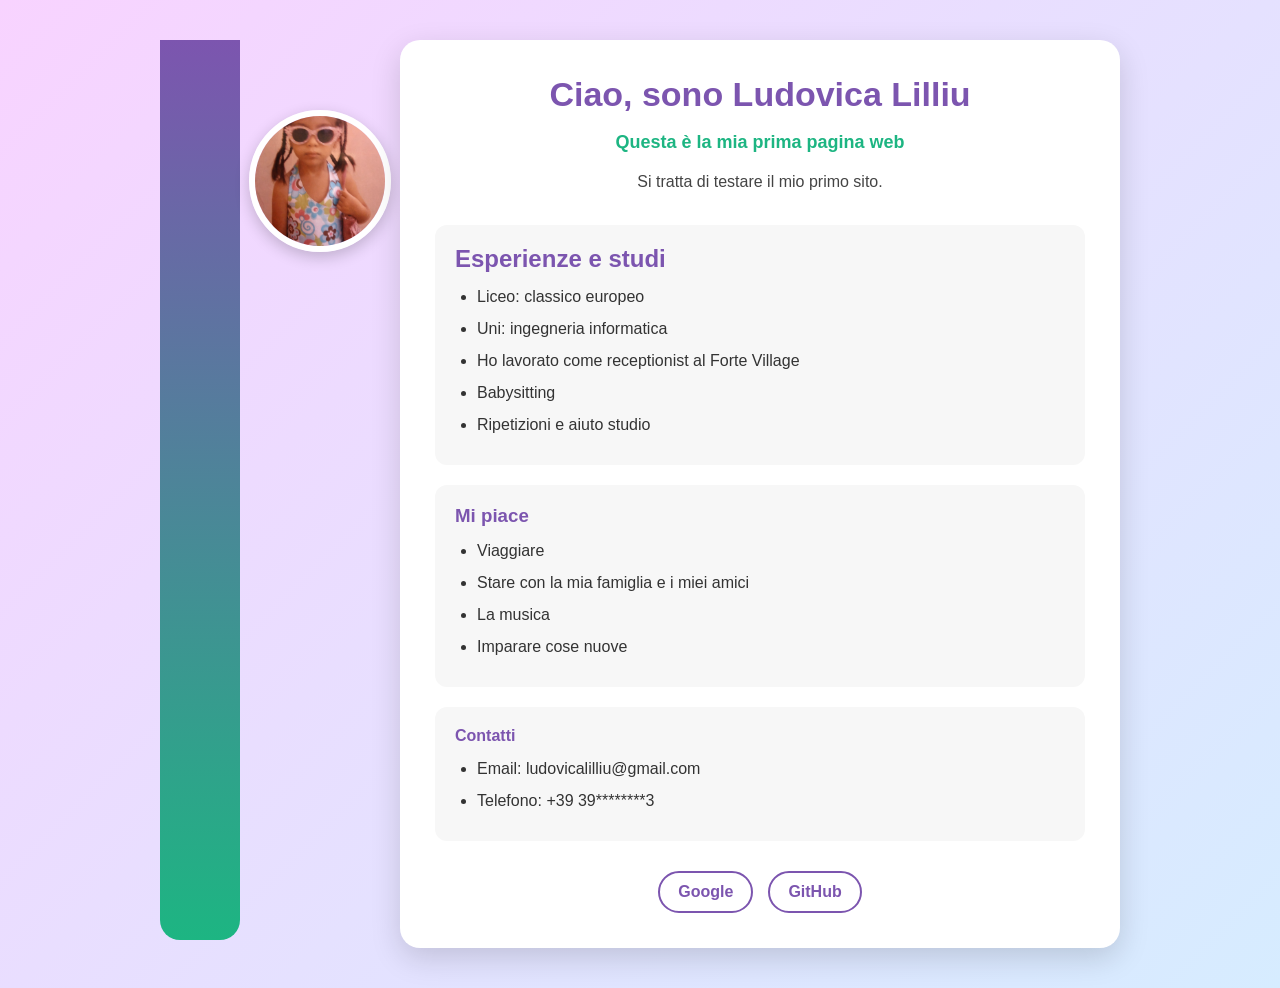
==== index.html @ 51f94a3f "Add files via upload" ====
<!DOCTYPE html>
<html lang="it">

<head>
  <meta charset="UTF-8">
  <meta name="viewport" content="width=device-width, initial-scale=1.0">
  <title>Il mio primo sito</title>
  <link rel="stylesheet" href="style.css">
</head>

<body>
 <div class="layout">

  <div class="barra"></div>
</div>
  <div class="foto-container">
      <img src="IMG_8325.JPG" class="foto">
  </div>
  <div class="card">
    <h1>Ciao, sono Ludovica Lilliu</h1>

    <p class="titolo">Questa è la mia prima pagina web</p>

    <p class="descrizione">
      Si tratta di testare il mio primo sito.
    </p>

    <div class="sezione">
      <h2>Esperienze e studi</h2>
      <ul>
        <li>Liceo: classico europeo</li>
        <li>Uni: ingegneria informatica</li>
        <li>Ho lavorato come receptionist al Forte Village</li>
        <li>Babysitting</li>
        <li>Ripetizioni e aiuto studio</li>
      </ul>
    </div>

    <div class="sezione">
      <h3>Mi piace</h3>
      <ul>
        <li>Viaggiare</li>
        <li>Stare con la mia famiglia e i miei amici</li>
        <li>La musica</li>
        <li>Imparare cose nuove</li>
      </ul>
    </div>

    <div class="sezione">
      <h4>Contatti</h4>
      <ul>
        <li>Email: ludovicalilliu@gmail.com</li>
        <li>Telefono: +39 39********3</li>
      </ul>
    </div>

    <div class="link-utili">
      <a href="https://www.google.com" target="_blank">Google</a>
      <a href="https://github.com" target="_blank">GitHub</a>
    </div>
  </div>
</body>

</html>
---- style.css ----
body {
    margin: 0;
    padding: 40px 20px;
    background: linear-gradient(135deg, #f8d3ff, #d6ecff);
    font-family: Arial, sans-serif;
    display: flex;
    justify-content: center;
}

.layout {
    display: flex;
    align-items: flex-start;
    gap: 30px;
}

/* barra colorata */
.barra {
    width: 80px;
    min-height: 100vh;
    background: linear-gradient(180deg, #7c55af, #1db582);
    border-radius: 0 0 20px 20px;
}

/* contenitore foto */
.foto-container {
    width: 160px;
    display: flex;
    justify-content: center;
    padding-top: 70px;
}

/* foto */
.foto {
    width: 130px;
    height: 130px;
    border-radius: 50%;
    object-fit: cover;
    border: 6px solid white;
    box-shadow: 0 5px 15px rgba(0, 0, 0, 0.2);
}

/* card con il contenuto */
.card {
    background-color: white;
    width: 650px;
    max-width: 90%;
    padding: 35px;
    border-radius: 20px;
    box-shadow: 0 10px 30px rgba(0, 0, 0, 0.15);
}

h1 {
    color: #7c55af;
    text-align: center;
    margin-top: 0;
    margin-bottom: 10px;
    font-size: 34px;
}

.titolo {
    color: #1db582;
    font-weight: bold;
    text-align: center;
    font-size: 18px;
    margin-bottom: 15px;
}

.descrizione {
    color: #444;
    text-align: center;
    line-height: 1.6;
    margin-bottom: 30px;
    font-size: 16px;
}

.sezione {
    background-color: #f7f7f7;
    padding: 20px;
    margin-top: 20px;
    border-radius: 12px;
}

.sezione h2,
.sezione h3,
.sezione h4 {
    margin-top: 0;
    margin-bottom: 12px;
    color: #7c55af;
}

ul {
    margin: 0;
    padding-left: 22px;
}

li {
    margin: 8px 0;
    color: #333;
    line-height: 1.5;
}

.link-utili {
    display: flex;
    justify-content: center;
    gap: 15px;
    margin-top: 30px;
    flex-wrap: wrap;
}

.link-utili a {
    color: #7c55af;
    text-decoration: none;
    font-weight: bold;
    border: 2px solid #7c55af;
    padding: 10px 18px;
    border-radius: 999px;
    transition: 0.3s ease;
}

.link-utili a:hover {
    background-color: #7c55af;
    color: white;
}
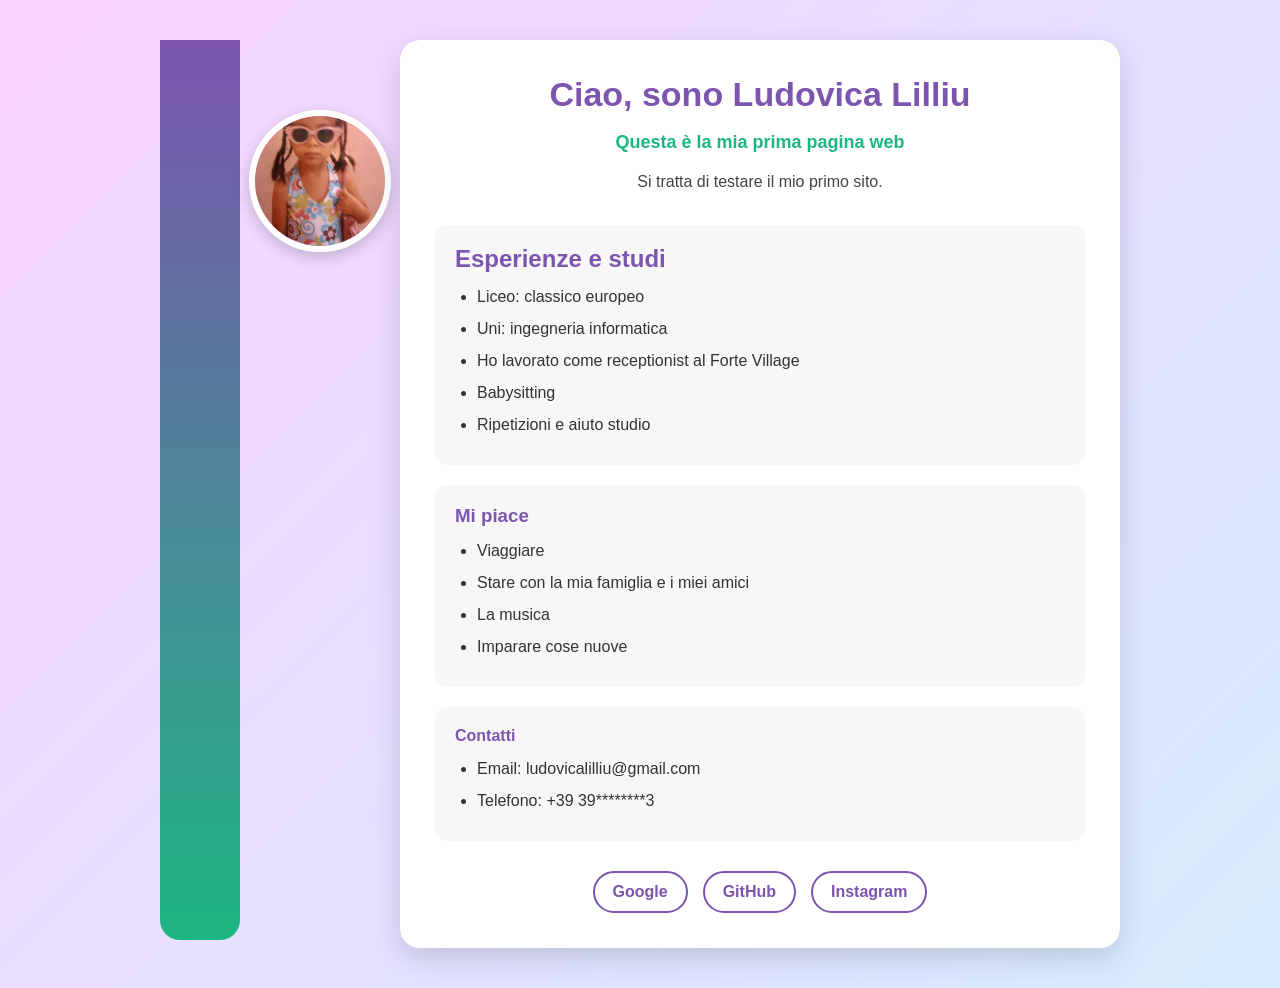
==== commit 6f72818e: "Add Instagram link to the utility links section" ====
--- a/index.html
+++ b/index.html
@@ -57,8 +57,9 @@
     <div class="link-utili">
       <a href="https://www.google.com" target="_blank">Google</a>
       <a href="https://github.com" target="_blank">GitHub</a>
+      <a href="https://www.instagram.com/ludovicaalilliu_?igsh=Y3Nmb2FiZmN3cmEw" target="_blank">Instagram</a>
     </div>
   </div>
 </body>
 
-</html>+</html>
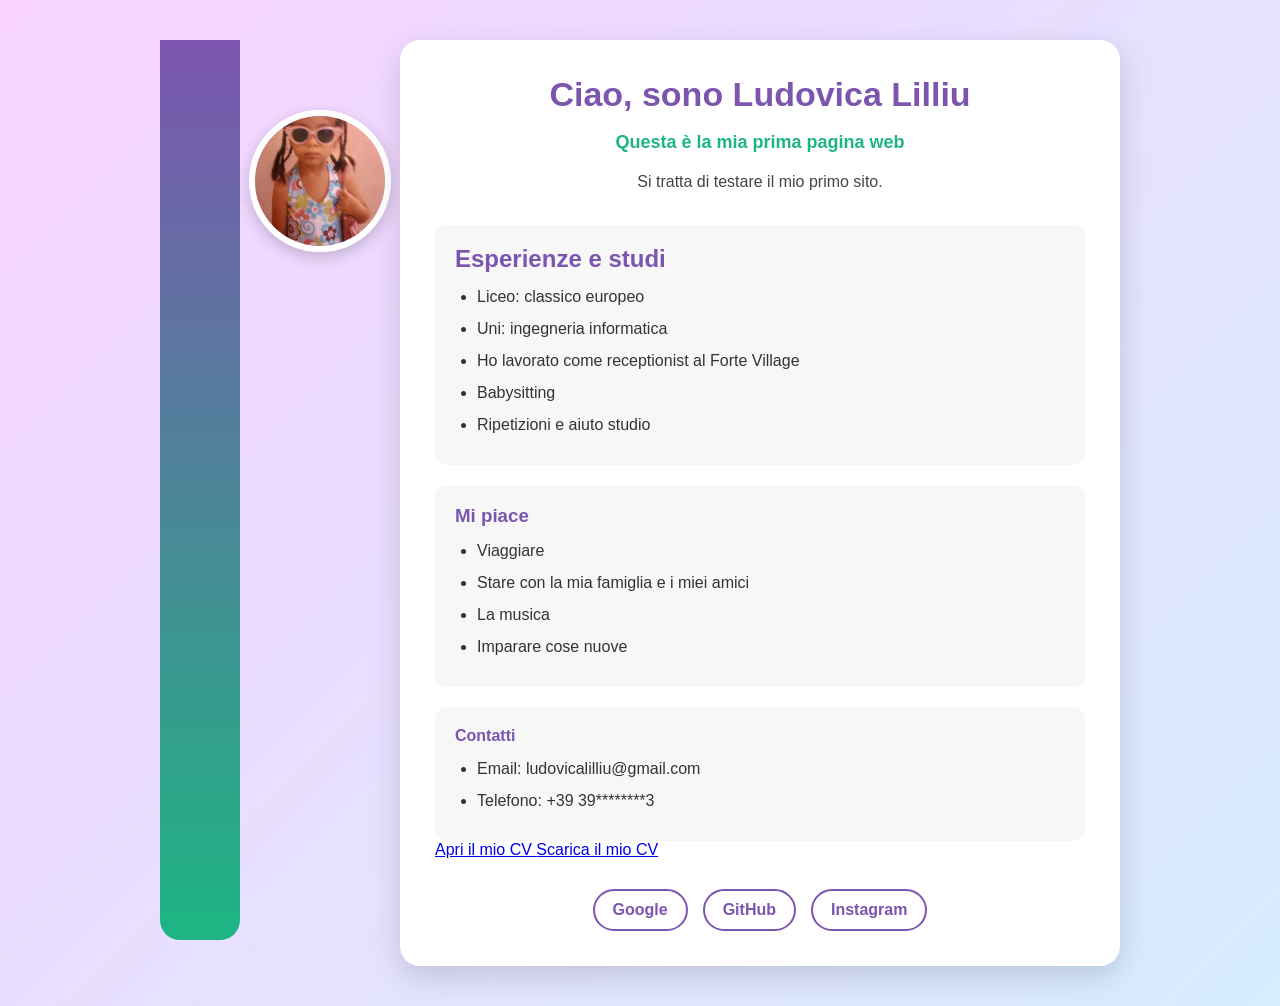
==== commit ba046d6b: "Update CV links and GitHub URL in index.html" ====
--- a/index.html
+++ b/index.html
@@ -54,6 +54,14 @@
       </ul>
     </div>
 
+<a href="cv.pdf" target="_blank" class="bottone">
+  Apri il mio CV
+</a>
+
+<a href="cv.pdf" download class="bottone">
+  Scarica il mio CV
+</a>
+
     <div class="link-utili">
       <a href="https://www.google.com" target="_blank">Google</a>
       <a href="https://github.com" target="_blank">GitHub</a>
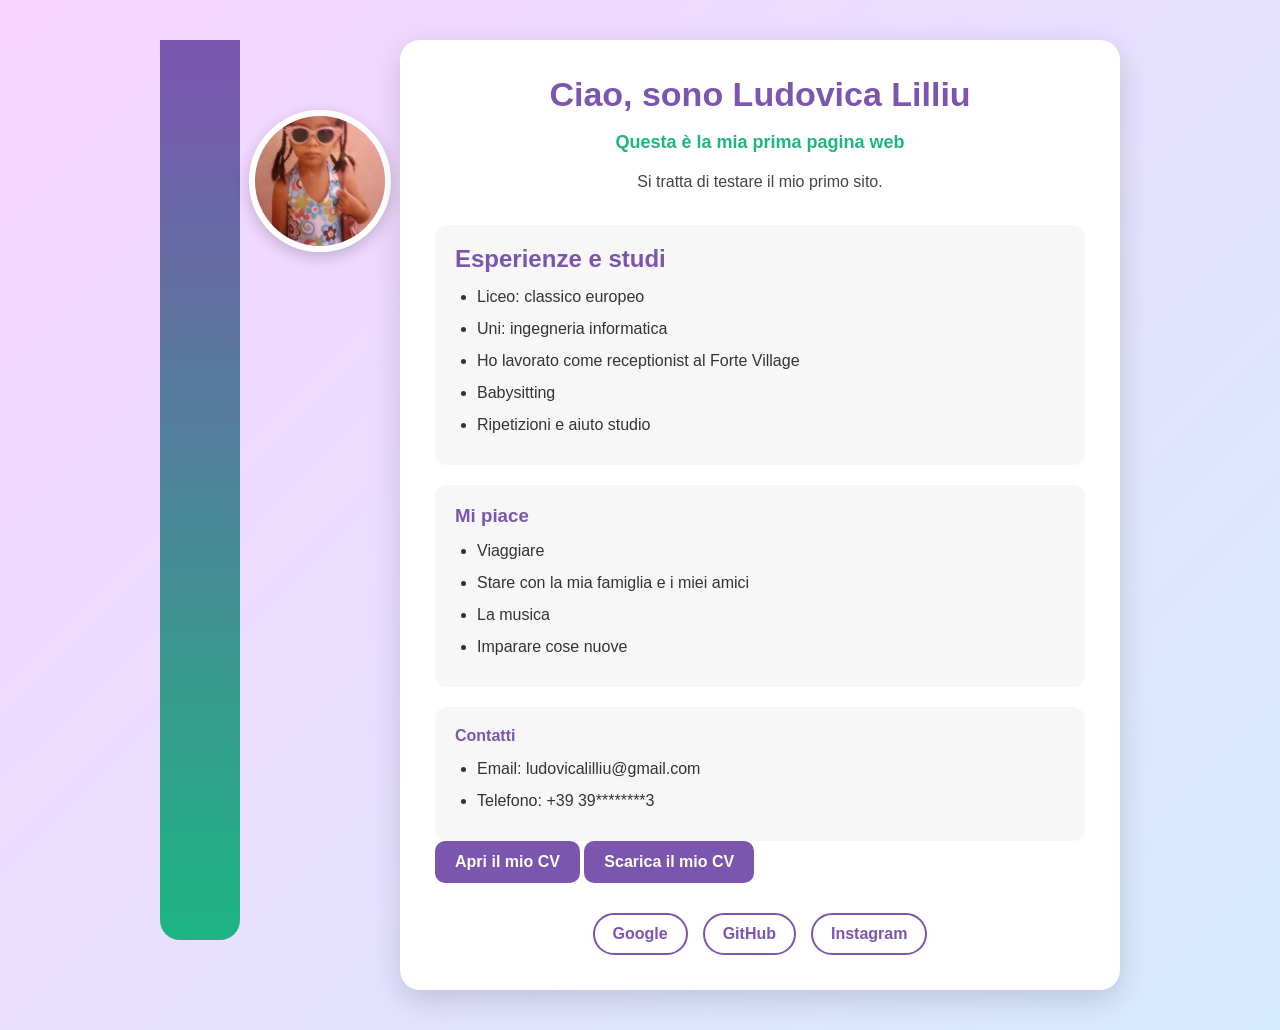
==== commit 2a89d0c5: "Update CV links in index.html" ====
--- a/index.html
+++ b/index.html
@@ -54,11 +54,11 @@
       </ul>
     </div>
 
-<a href="cv.pdf" target="_blank" class="bottone">
+<a href="CV Ludovica Lilliu.pdf" target="_blank" class="bottone">
   Apri il mio CV
 </a>
 
-<a href="cv.pdf" download class="bottone">
+<a href="CV Ludovica Lilliu.pdf" download class="bottone">
   Scarica il mio CV
 </a>
 
--- a/style.css
+++ b/style.css
@@ -99,6 +99,22 @@
     line-height: 1.5;
 }
 
+.bottone {
+    display: inline-block;
+    background-color: #7c55af;
+    color: white;
+    padding: 12px 20px;
+    border-radius: 10px;
+    text-decoration: none;
+    font-weight: bold;
+    transition: 0.3s;
+}
+
+.bottone:hover {
+    background-color: #5a3d8a;
+}
+
+
 .link-utili {
     display: flex;
     justify-content: center;
@@ -120,4 +136,4 @@
 .link-utili a:hover {
     background-color: #7c55af;
     color: white;
-}+}
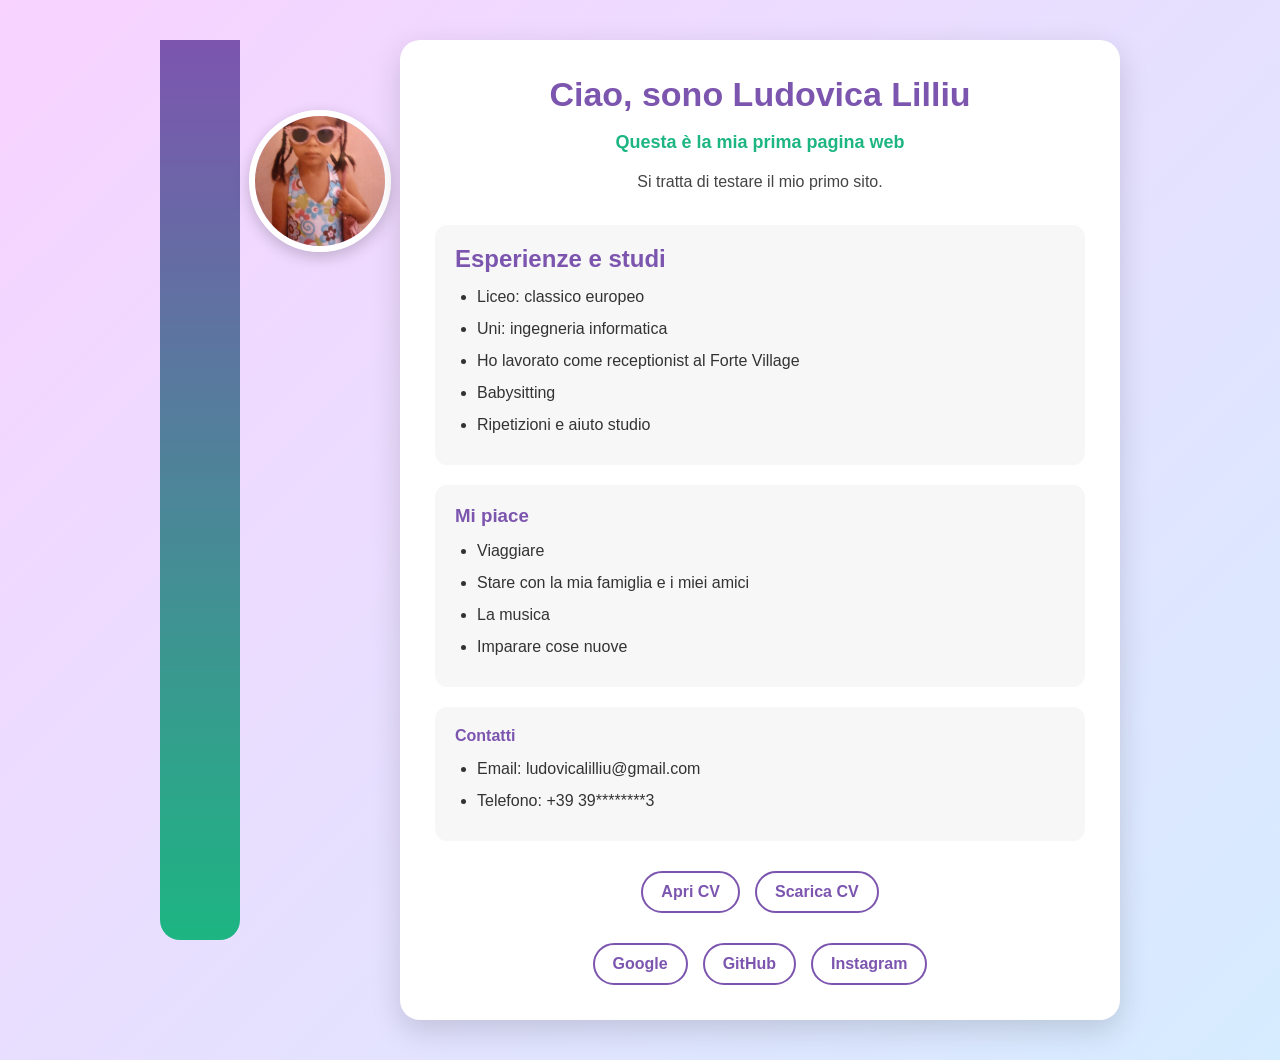
==== commit 98a791ca: "Refactor CV links in index.html Updated CV links and removed old button styles." ====
--- a/index.html
+++ b/index.html
@@ -54,13 +54,10 @@
       </ul>
     </div>
 
-<a href="CV Ludovica Lilliu.pdf" target="_blank" class="bottone">
-  Apri il mio CV
-</a>
-
-<a href="CV Ludovica Lilliu.pdf" download class="bottone">
-  Scarica il mio CV
-</a>
+<div class="link-utili">
+  <a href="CV Ludovica Lilliu .pdf" target="_blank">Apri CV</a>
+  <a href="CV Ludovica Lilliu .pdf" download>Scarica CV</a>
+</div>
 
     <div class="link-utili">
       <a href="https://www.google.com" target="_blank">Google</a>
